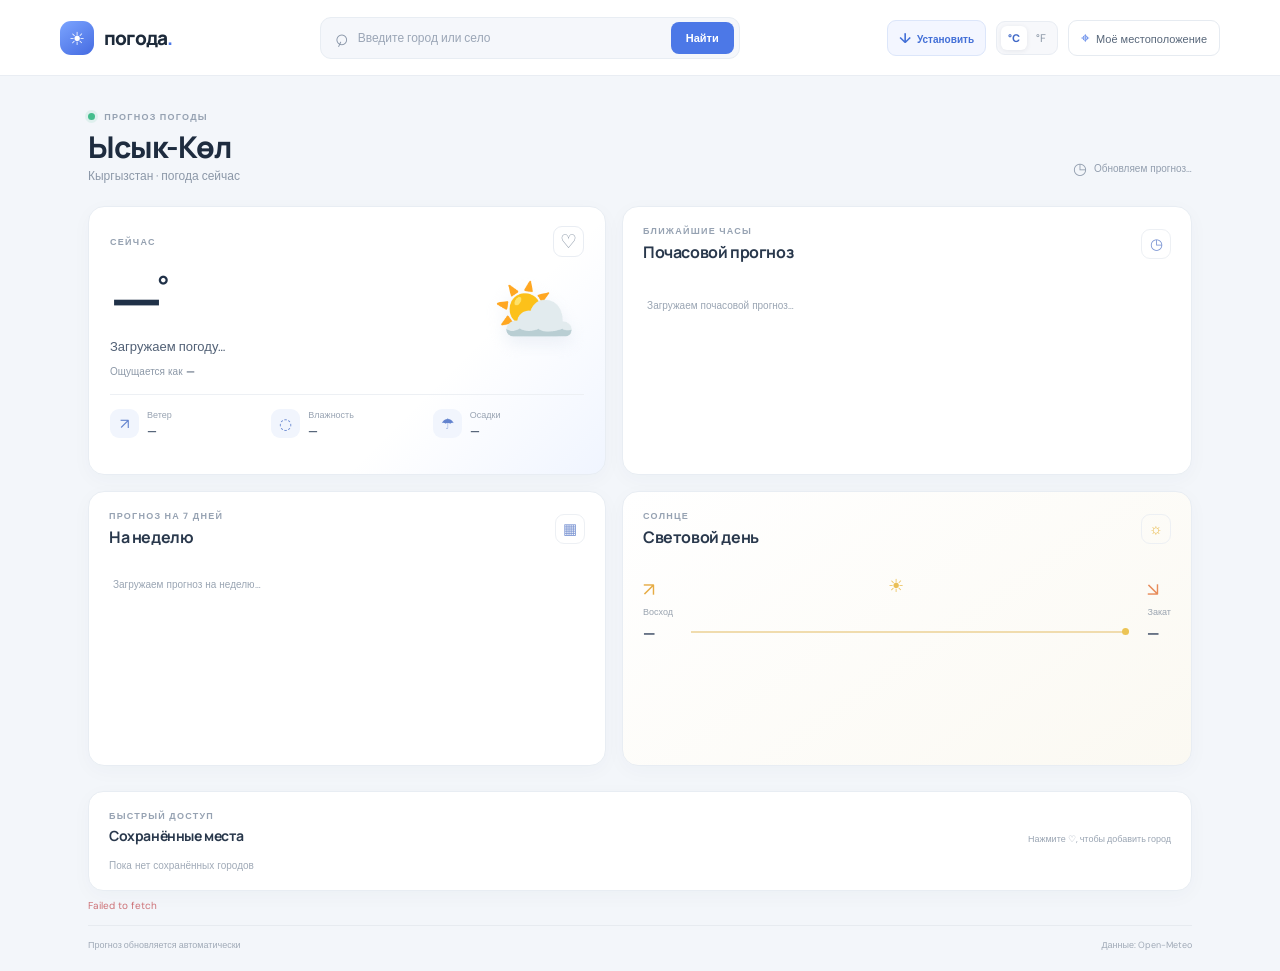
==== index.html @ 73b24980 "Refresh Issyk-Kul weather cache" ====
<!doctype html>
<html lang="ru">
<head>
  <meta charset="UTF-8">
  <meta name="viewport" content="width=device-width, initial-scale=1.0">
  <meta name="theme-color" content="#f4f7fb">
  <title>Погода — прогноз для вашего города</title>
  <link rel="manifest" href="./manifest.webmanifest">
  <link rel="icon" href="./icon.svg" type="image/svg+xml">
  <link rel="apple-touch-icon" href="./icon-192.png">
  <link rel="preconnect" href="https://fonts.googleapis.com">
  <link rel="preconnect" href="https://fonts.gstatic.com" crossorigin>
  <link href="https://fonts.googleapis.com/css2?family=DM+Sans:wght@400;500;600;700&family=Manrope:wght@400;500;600;700;800&display=swap" rel="stylesheet">
  <link rel="stylesheet" href="style.css">
  <script src="app.js?v=4" defer></script>
</head>
<body>
  <main class="page-shell">
    <header class="topbar">
      <a class="brand" href="#"><span class="brand-mark">☀</span><span>погода<span class="brand-dot">.</span></span></a>
      <form class="search" id="search-form">
        <span class="search-icon" aria-hidden="true">⌕</span>
        <input id="city-input" type="search" placeholder="Введите город или село" autocomplete="off" aria-label="Введите город или село">
        <button type="submit">Найти</button>
      </form>
      <div class="top-actions">
        <button class="install-button" id="install-button" type="button"><span>↓</span> Установить</button>
        <button class="unit-toggle" id="unit-toggle" type="button" aria-label="Переключить градусы Цельсия и Фаренгейта"><span class="unit-active">°C</span><span>°F</span></button>
        <button class="location-button" id="locate-button" type="button" aria-label="Найти погоду рядом с вами"><span>⌖</span> Моё местоположение</button>
      </div>
    </header>

    <div class="content">
      <div class="install-hint" id="install-hint" role="status" hidden></div>
      <section class="intro-row">
        <div><p class="eyebrow"><span class="live-dot"></span> ПРОГНОЗ ПОГОДЫ</p><h1 id="place-title">Ысык-Көл</h1><p class="subheading" id="place-subtitle">Кыргызстан · погода сейчас</p></div>
        <div class="updated"><span class="updated-icon">◷</span><span id="updated-label">Обновляем прогноз…</span></div>
      </section>

      <section class="dashboard-grid" aria-label="Текущая погода и прогноз">
        <article class="current-card">
          <div class="current-top"><span class="card-kicker">СЕЙЧАС</span><button class="favorite-button" id="favorite-button" type="button" aria-label="Сохранить город">♡</button></div>
          <div class="current-main"><div><div class="current-temp"><span id="current-temp">—</span><sup>°</sup></div><p class="condition" id="current-condition">Загружаем погоду…</p></div><div class="weather-art" id="current-icon" aria-hidden="true">⛅</div></div>
          <p class="feels-like">Ощущается как <strong id="feels-like">—</strong></p>
          <div class="current-divider"></div>
          <div class="metrics">
            <div class="metric"><span class="metric-icon">↗</span><div><small>Ветер</small><strong id="wind-value">—</strong></div></div>
            <div class="metric"><span class="metric-icon">◌</span><div><small>Влажность</small><strong id="humidity-value">—</strong></div></div>
            <div class="metric"><span class="metric-icon">☂</span><div><small>Осадки</small><strong id="rain-value">—</strong></div></div>
          </div>
        </article>

        <article class="forecast-card hourly-card">
          <div class="section-heading"><div><p class="eyebrow">БЛИЖАЙШИЕ ЧАСЫ</p><h2>Почасовой прогноз</h2></div><span class="heading-icon">◷</span></div>
          <div class="hourly-list" id="hourly-list"><div class="loading-state">Загружаем почасовой прогноз…</div></div>
        </article>

        <article class="forecast-card week-card">
          <div class="section-heading"><div><p class="eyebrow">ПРОГНОЗ НА 7 ДНЕЙ</p><h2>На неделю</h2></div><span class="heading-icon">▦</span></div>
          <div class="week-list" id="week-list"><div class="loading-state">Загружаем прогноз на неделю…</div></div>
        </article>

        <article class="sun-card">
          <div class="section-heading"><div><p class="eyebrow">СОЛНЦЕ</p><h2>Световой день</h2></div><span class="heading-icon sun-heading">☼</span></div>
          <div class="sun-times"><div><span class="sun-icon sunrise">↗</span><small>Восход</small><strong id="sunrise-time">—</strong></div><div class="sun-track"><span>☀</span></div><div><span class="sun-icon sunset">↘</span><small>Закат</small><strong id="sunset-time">—</strong></div></div>
        </article>
      </section>

      <section class="saved-section">
        <div class="saved-heading"><div><p class="eyebrow">БЫСТРЫЙ ДОСТУП</p><h2>Сохранённые места</h2></div><span class="saved-hint">Нажмите ♡, чтобы добавить город</span></div>
        <div class="saved-list" id="saved-list"><span class="empty-saved">Пока нет сохранённых городов</span></div>
      </section>
      <div class="status-line" id="status-line" role="status" aria-live="polite"></div>
      <footer><span>Прогноз обновляется автоматически</span><span>Данные: Open-Meteo</span></footer>
    </div>
  </main>
</body>
</html>
---- style.css ----
:root{font-family:"DM Sans",sans-serif;color:#1d2a3a;background:#f3f6fa;font-synthesis:none;text-rendering:optimizeLegibility;-webkit-font-smoothing:antialiased;--blue:#4d79e8;--ink:#1d2a3a;--muted:#8b97a8;--line:#e8edf3;--card:#fff}
*{box-sizing:border-box}html,body{margin:0;min-width:320px;min-height:100%;background:#f3f6fa}button,input{font:inherit}button{cursor:pointer}.page-shell{min-height:100vh}.topbar{height:76px;padding:0 max(28px,calc((100vw - 1160px)/2));display:flex;align-items:center;gap:30px;background:#fff;border-bottom:1px solid #e9edf3}.brand{display:flex;align-items:center;gap:10px;color:#1d2a3a;text-decoration:none;font:800 19px Manrope,sans-serif;letter-spacing:-.8px;white-space:nowrap}.brand-mark{width:34px;height:34px;border-radius:11px;display:grid;place-items:center;color:#fff;background:linear-gradient(145deg,#7ba4ff,#456be1);font-size:18px}.brand-dot{color:#4d79e8}.search{height:42px;width:min(420px,42vw);margin:auto;display:flex;align-items:center;gap:8px;padding:4px 5px 4px 13px;background:#f5f7fb;border:1px solid #e8edf3;border-radius:11px}.search-icon{font-size:23px;line-height:1;color:#8895a7;transform:rotate(-20deg)}.search input{min-width:0;flex:1;border:0;outline:0;background:transparent;color:#344258;font-size:12px}.search input::placeholder{color:#9ba6b6}.search button{height:32px;padding:0 15px;border:0;border-radius:8px;background:#4c78e7;color:#fff;font-size:11px;font-weight:600}.search button:hover{background:#3d68d5}.top-actions{display:flex;align-items:center;gap:10px}.unit-toggle{display:flex;align-items:center;gap:2px;padding:4px;border:1px solid #e9edf3;border-radius:9px;background:#f7f8fb;color:#8995a5;font-size:11px}.unit-toggle span{padding:5px 7px;border-radius:6px}.unit-toggle .unit-active{background:#fff;color:#3f68c7;box-shadow:0 1px 5px #24344a16;font-weight:700}.location-button{height:36px;padding:0 12px;border:1px solid #e6ebf1;border-radius:9px;background:#fff;color:#58677a;font-size:11px;white-space:nowrap}.location-button span{margin-right:4px;color:#4c78e7;font-size:15px}.location-button:hover{border-color:#afc3f4;color:#3e69d1}.content{max-width:1160px;margin:0 auto;padding:35px 28px 20px}.intro-row{display:flex;align-items:flex-end;justify-content:space-between;margin-bottom:22px}.eyebrow{margin:0;color:#96a2b2;font-size:9px;font-weight:700;letter-spacing:1.25px}.live-dot{display:inline-block;width:7px;height:7px;margin-right:6px;border-radius:50%;background:#45bd8d;box-shadow:0 0 0 3px #45bd8d1d}h1,h2,p{margin-top:0}.intro-row h1{margin:6px 0 3px;color:#1e2c3f;font:750 30px/1.2 Manrope,sans-serif;letter-spacing:-1px}.subheading{margin:0;color:#8c98a8;font-size:12px}.updated{display:flex;align-items:center;gap:7px;margin-bottom:5px;color:#929eae;font-size:10px}.updated-icon{font-size:16px}.dashboard-grid{display:grid;grid-template-columns:1fr 1.1fr;gap:16px}.current-card,.forecast-card,.sun-card{border:1px solid #e8edf3;border-radius:16px;background:var(--card);box-shadow:0 5px 20px #253a5208}.current-card{min-height:269px;padding:19px 21px 16px;background:linear-gradient(135deg,#fff 0%,#fff 67%,#f0f5ff 100%)}.current-top{display:flex;justify-content:space-between;align-items:center}.card-kicker{color:#94a0b0;font-size:9px;font-weight:700;letter-spacing:1.3px}.favorite-button{width:31px;height:31px;border:1px solid #e9edf3;border-radius:9px;background:#fff;color:#8996a6;font-size:19px;line-height:1}.favorite-button.active{border-color:#ffd9db;background:#fff5f5;color:#e76d72}.current-main{display:flex;align-items:center;justify-content:space-between;margin-top:8px}.current-temp{color:#203148;font:600 68px/.95 Manrope,sans-serif;letter-spacing:-5px}.current-temp sup{position:relative;top:-.24em;font-size:25px;letter-spacing:0}.condition{margin:8px 0 0;color:#526176;font-size:13px}.weather-art{width:100px;height:91px;display:grid;place-items:center;color:#f2bd58;font-size:68px;filter:drop-shadow(0 7px 8px #d7dfeb70)}.feels-like{margin:9px 0 16px;color:#8d99a8;font-size:10px}.feels-like strong{color:#58677a;font-weight:600}.current-divider{height:1px;background:#edf0f4}.metrics{display:grid;grid-template-columns:repeat(3,1fr);gap:10px;padding-top:14px}.metric{display:flex;align-items:center;gap:8px}.metric-icon{width:29px;height:29px;display:grid;place-items:center;border-radius:9px;background:#f1f5fd;color:#6383ce;font-size:15px}.metric small{display:block;color:#98a3b2;font-size:9px}.metric strong{display:block;margin-top:3px;color:#45566c;font-size:11px;font-weight:600}.forecast-card{padding:18px 20px}.hourly-card{min-height:269px}.section-heading{display:flex;align-items:center;justify-content:space-between}.section-heading h2,.saved-heading h2{margin:4px 0 0;color:#29384c;font:700 16px Manrope,sans-serif;letter-spacing:-.4px}.heading-icon{width:30px;height:30px;display:grid;place-items:center;border:1px solid #edf0f4;border-radius:9px;color:#7993d2;font-size:15px}.hourly-list{display:flex;gap:8px;margin-top:18px;padding:0 0 5px;overflow-x:auto;scrollbar-width:thin;scrollbar-color:#dfe5ee transparent}.hour-item{min-width:66px;flex:1;padding:10px 5px 8px;border:1px solid #edf0f4;border-radius:11px;background:#fbfcfe;text-align:center}.hour-item:first-child{border-color:#dce7ff;background:#f2f6ff}.hour-time{display:block;color:#8e9aab;font-size:9px}.hour-icon{display:block;margin:10px 0 8px;font-size:20px}.hour-temp{display:block;color:#3b4b60;font:700 13px Manrope,sans-serif}.hour-rain{display:block;min-height:11px;margin-top:6px;color:#6190df;font-size:8px}.week-card{grid-column:1/2;min-height:275px}.week-list{margin-top:12px}.day-row{display:grid;grid-template-columns:1.2fr 32px 1fr 54px;align-items:center;gap:8px;min-height:34px;border-bottom:1px solid #f0f2f5}.day-row:last-child{border:0}.day-name{color:#58677a;font-size:10px}.day-icon{text-align:center;font-size:15px}.day-summary{color:#96a1af;font-size:9px}.day-temps{display:flex;justify-content:flex-end;gap:9px;font-size:10px}.day-temps strong{color:#43536a}.day-temps span{color:#aab3bf}.sun-card{grid-column:2/3;min-height:275px;padding:18px 20px;background:linear-gradient(145deg,#fff,#fbf9f2)}.sun-heading{color:#e8b846}.sun-times{display:flex;align-items:center;justify-content:space-between;gap:10px;margin-top:27px}.sun-times>div:not(.sun-track){display:flex;flex-direction:column;align-items:flex-start;gap:4px}.sun-icon{font-size:19px}.sunrise{color:#e6ac44}.sunset{color:#e78b59}.sun-times small{color:#9aa4b0;font-size:9px}.sun-times strong{color:#435269;font:700 16px Manrope,sans-serif}.sun-track{position:relative;flex:1;height:68px;margin:0 8px 2px;border-bottom:2px solid #f0dcae;border-radius:70% 70% 0 0;transform:translateY(-10px)}.sun-track:after{position:absolute;right:0;bottom:-4px;width:7px;height:7px;border-radius:50%;background:#ecc455;content:""}.sun-track span{position:absolute;top:9px;left:45%;color:#eabf56;font-size:18px}.saved-section{margin-top:25px;padding:18px 20px;border:1px solid #e8edf3;border-radius:15px;background:#fff;box-shadow:0 5px 20px #253a5208}.saved-heading{display:flex;align-items:flex-end;justify-content:space-between}.saved-heading h2{font-size:14px}.saved-hint{color:#9aa5b3;font-size:9px}.saved-list{display:flex;flex-wrap:wrap;gap:8px;margin-top:14px}.saved-city{display:flex;align-items:center;gap:10px;padding:8px 11px;border:1px solid #e9edf3;border-radius:9px;background:#fbfcfe;color:#536277;font-size:10px}.saved-city:hover{border-color:#c9d7f5;background:#f5f8ff}.saved-city-temp{color:#34445b;font:700 12px Manrope,sans-serif}.saved-remove{border:0;background:transparent;color:#a4adba;font-size:14px}.saved-remove:hover{color:#d96e73}.empty-saved{color:#a0aab7;font-size:10px}.loading-state{padding:18px 4px;color:#9aa5b3;font-size:10px}.status-line{min-height:18px;padding-top:8px;color:#cd7277;font-size:10px}.status-line:empty{display:none}footer{display:flex;justify-content:space-between;margin-top:13px;padding-top:13px;border-top:1px solid #e7ebf0;color:#a0aab7;font-size:9px}
@media(max-width:820px){.topbar{height:auto;min-height:68px;padding:12px 18px;gap:14px;flex-wrap:wrap}.brand{font-size:17px}.search{order:3;width:100%;max-width:none;margin:0}.top-actions{margin-left:auto}.content{padding:25px 18px 18px}.dashboard-grid{grid-template-columns:1fr 1fr}.current-card{grid-column:1/2}.hourly-card{grid-column:2/3}.week-card{grid-column:1/2}.sun-card{grid-column:2/3}}
@media(max-width:560px){.intro-row{align-items:flex-start;gap:8px}.intro-row h1{font-size:25px}.updated{max-width:120px;text-align:right;font-size:9px}.dashboard-grid{grid-template-columns:1fr;gap:12px}.current-card,.hourly-card,.week-card,.sun-card{grid-column:1;min-height:unset}.current-card{padding:17px}.current-temp{font-size:62px}.hourly-card{padding:17px}.hour-item{min-width:61px}.week-card{padding:17px}.sun-card{padding:17px}.sun-times{margin-top:23px}.saved-section{margin-top:16px;padding:16px}.saved-hint{max-width:125px;text-align:right;line-height:1.4}.top-actions{gap:6px}.location-button{padding:0 8px;font-size:10px}footer{font-size:8px}}

.saved-city-open{padding:0;border:0;background:transparent;color:#536277;font:inherit}.saved-city-open:hover{color:#3d68d5}


.install-button{height:36px;padding:0 11px;border:1px solid #dce6fa;border-radius:9px;background:#f3f6ff;color:#426fd7;font-size:10px;font-weight:600;white-space:nowrap}.install-button span{margin-right:4px;font-size:14px}.install-button:hover{background:#e8efff}.install-hint{margin:-8px 0 18px;padding:12px 15px;border:1px solid #dce6fa;border-radius:10px;background:#f3f6ff;color:#526987;font-size:11px;line-height:1.5}.install-hint[hidden]{display:none}
@media(max-width:560px){.top-actions{gap:5px}.install-button{height:34px;padding:0 8px;font-size:9px}.location-button{padding:0 7px}}
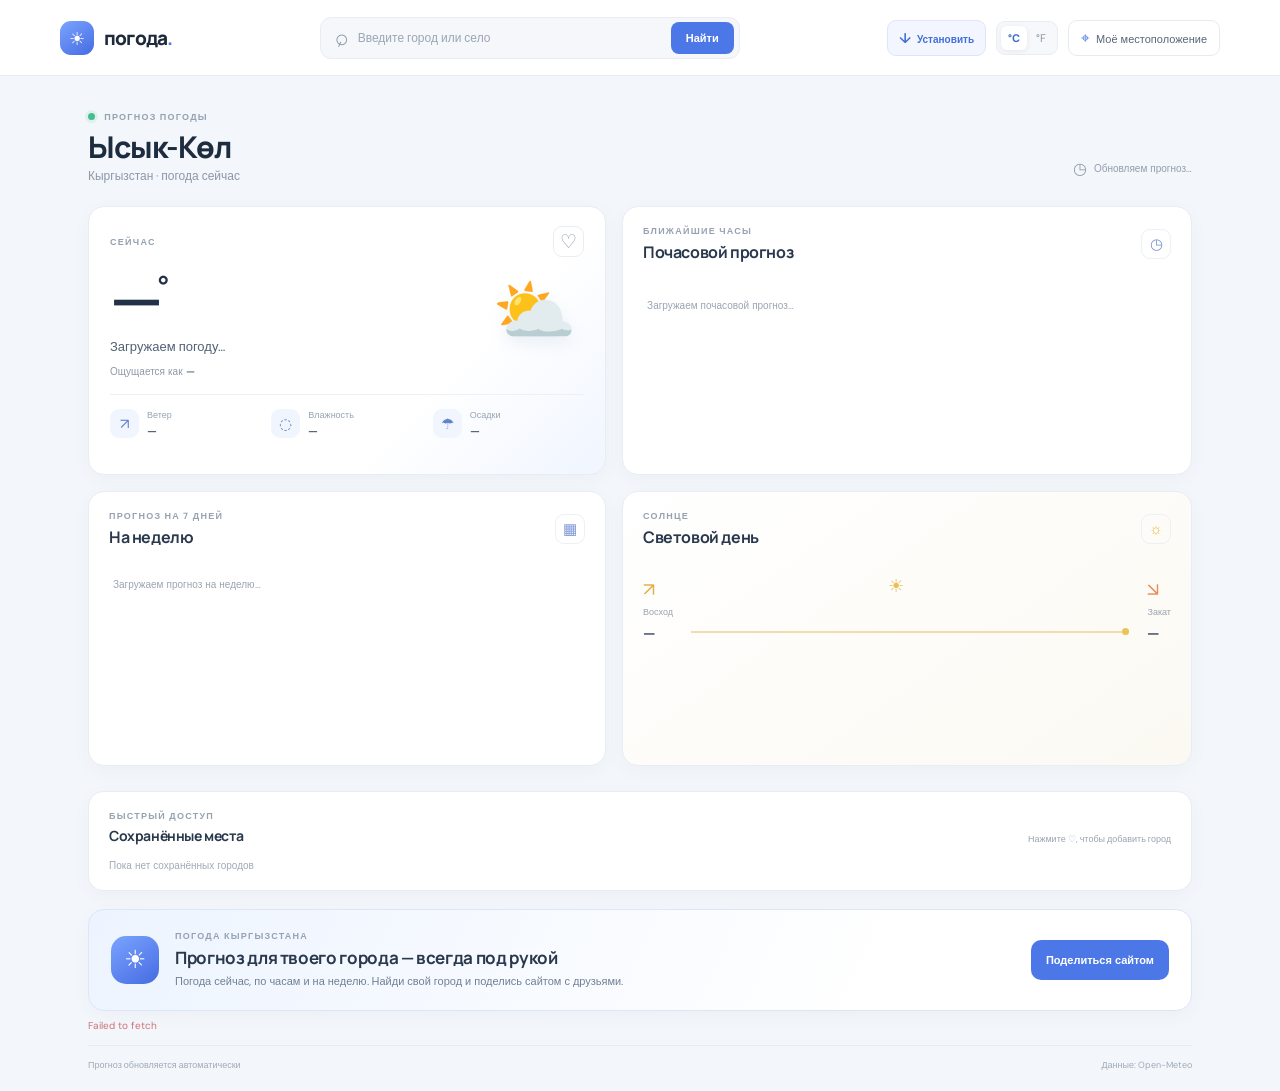
==== commit 0a12f62a: "Add weather site promotion and sharing" ====
--- a/index.html
+++ b/index.html
@@ -4,6 +4,11 @@
   <meta charset="UTF-8">
   <meta name="viewport" content="width=device-width, initial-scale=1.0">
   <meta name="theme-color" content="#f4f7fb">
+  <meta name="description" content="Узнай погоду в городах Кыргызстана: прогноз на сегодня, почасовая погода, неделя, ветер и осадки.">
+  <meta property="og:type" content="website">
+  <meta property="og:title" content="Погода Кыргызстана — прогноз для вашего города">
+  <meta property="og:description" content="Точный прогноз погоды по часам и на неделю. Найди свой город и поделись сайтом с друзьями.">
+  <meta property="og:url" content="https://abaiarturov6-oss.github.io/pogoda/">
   <title>Погода — прогноз для вашего города</title>
   <link rel="manifest" href="./manifest.webmanifest">
   <link rel="icon" href="./icon.svg" type="image/svg+xml">
@@ -11,8 +16,8 @@
   <link rel="preconnect" href="https://fonts.googleapis.com">
   <link rel="preconnect" href="https://fonts.gstatic.com" crossorigin>
   <link href="https://fonts.googleapis.com/css2?family=DM+Sans:wght@400;500;600;700&family=Manrope:wght@400;500;600;700;800&display=swap" rel="stylesheet">
-  <link rel="stylesheet" href="style.css">
-  <script src="app.js?v=4" defer></script>
+  <link rel="stylesheet" href="style.css?v=5">
+  <script src="app.js?v=6" defer></script>
 </head>
 <body>
   <main class="page-shell">
@@ -70,6 +75,15 @@
         <div class="saved-heading"><div><p class="eyebrow">БЫСТРЫЙ ДОСТУП</p><h2>Сохранённые места</h2></div><span class="saved-hint">Нажмите ♡, чтобы добавить город</span></div>
         <div class="saved-list" id="saved-list"><span class="empty-saved">Пока нет сохранённых городов</span></div>
       </section>
+      <section class="promo-banner" aria-label="Поделитесь сайтом о погоде">
+        <div class="promo-mark" aria-hidden="true">☀</div>
+        <div class="promo-copy">
+          <p class="eyebrow">ПОГОДА КЫРГЫЗСТАНА</p>
+          <h2>Прогноз для твоего города — всегда под рукой</h2>
+          <p>Погода сейчас, по часам и на неделю. Найди свой город и поделись сайтом с друзьями.</p>
+        </div>
+        <button class="promo-share" id="promo-share-button" type="button">Поделиться сайтом</button>
+      </section>
       <div class="status-line" id="status-line" role="status" aria-live="polite"></div>
       <footer><span>Прогноз обновляется автоматически</span><span>Данные: Open-Meteo</span></footer>
     </div>
--- a/style.css
+++ b/style.css
@@ -8,4 +8,13 @@
 
 .install-button{height:36px;padding:0 11px;border:1px solid #dce6fa;border-radius:9px;background:#f3f6ff;color:#426fd7;font-size:10px;font-weight:600;white-space:nowrap}.install-button span{margin-right:4px;font-size:14px}.install-button:hover{background:#e8efff}.install-hint{margin:-8px 0 18px;padding:12px 15px;border:1px solid #dce6fa;border-radius:10px;background:#f3f6ff;color:#526987;font-size:11px;line-height:1.5}.install-hint[hidden]{display:none}
 @media(max-width:560px){.top-actions{gap:5px}.install-button{height:34px;padding:0 8px;font-size:9px}.location-button{padding:0 7px}}
+
+@media(max-width:560px){.dashboard-grid{grid-template-columns:minmax(0,1fr)}.dashboard-grid>*{min-width:0}.hourly-list{min-width:0}.day-row{grid-template-columns:minmax(0,1fr) 28px minmax(0,1.2fr) auto;gap:4px}.day-summary{white-space:normal}}
+
+/* Адаптация под телефоны: правила используют классы текущей разметки сайта. */
+@media(max-width:600px){.content{padding:16px 12px 14px}.topbar{padding:12px;gap:10px}.top-actions{gap:6px;flex-wrap:wrap;justify-content:flex-end}.location-button{white-space:normal}.dashboard-grid{grid-template-columns:minmax(0,1fr)}.dashboard-grid>*{grid-column:1/-1;min-width:0;width:100%}.current-card,.forecast-card,.sun-card{width:100%;max-width:100%;margin-bottom:0}.current-card{padding:15px}.forecast-card,.sun-card{padding:15px}.current-temp{font-size:52px}.hourly-list{min-width:0;overflow-x:auto;padding-bottom:10px}.hour-item{flex:0 0 65px;min-width:65px}.week-list{width:100%}.day-row{width:100%;grid-template-columns:minmax(0,1fr) 28px minmax(0,1.2fr) auto;gap:4px}.day-summary{white-space:normal}.saved-section{padding:15px}.saved-heading{align-items:flex-start;gap:8px;flex-wrap:wrap}.saved-hint{white-space:normal}.sun-card{padding:15px}footer{gap:8px;flex-wrap:wrap}}
+@media(max-width:360px){html,body{min-width:0}.content{padding:12px 8px}.current-temp{font-size:44px}.day-row{font-size:11px}.forecast-card,.sun-card{padding:12px}}
+html,body{min-width:0}
+.promo-banner{display:flex;align-items:center;gap:16px;margin-top:18px;padding:20px 22px;border:1px solid #dbe6fb;border-radius:16px;background:linear-gradient(115deg,#edf4ff,#fff 72%);box-shadow:0 5px 20px #253a5208}.promo-mark{width:48px;height:48px;flex:0 0 48px;display:grid;place-items:center;border-radius:15px;background:linear-gradient(145deg,#7ba4ff,#456be1);color:#fff;font-size:25px}.promo-copy{flex:1;min-width:0}.promo-copy h2{margin:5px 0;color:#29384c;font:700 17px/1.25 Manrope,sans-serif;letter-spacing:-.35px}.promo-copy>p:last-child{margin:0;color:#718096;font-size:11px;line-height:1.5}.promo-share{min-height:40px;padding:0 15px;border:0;border-radius:10px;background:#4c78e7;color:#fff;font-size:11px;font-weight:700;white-space:nowrap}.promo-share:hover{background:#3d68d5}
+@media(max-width:600px){.promo-banner{align-items:flex-start;gap:11px;flex-wrap:wrap;margin-top:14px;padding:15px}.promo-mark{width:40px;height:40px;flex-basis:40px;font-size:21px}.promo-copy{flex:1 1 calc(100% - 52px)}.promo-copy h2{font-size:15px}.promo-copy>p:last-child{font-size:10px}.promo-share{width:100%;min-height:42px}}
 
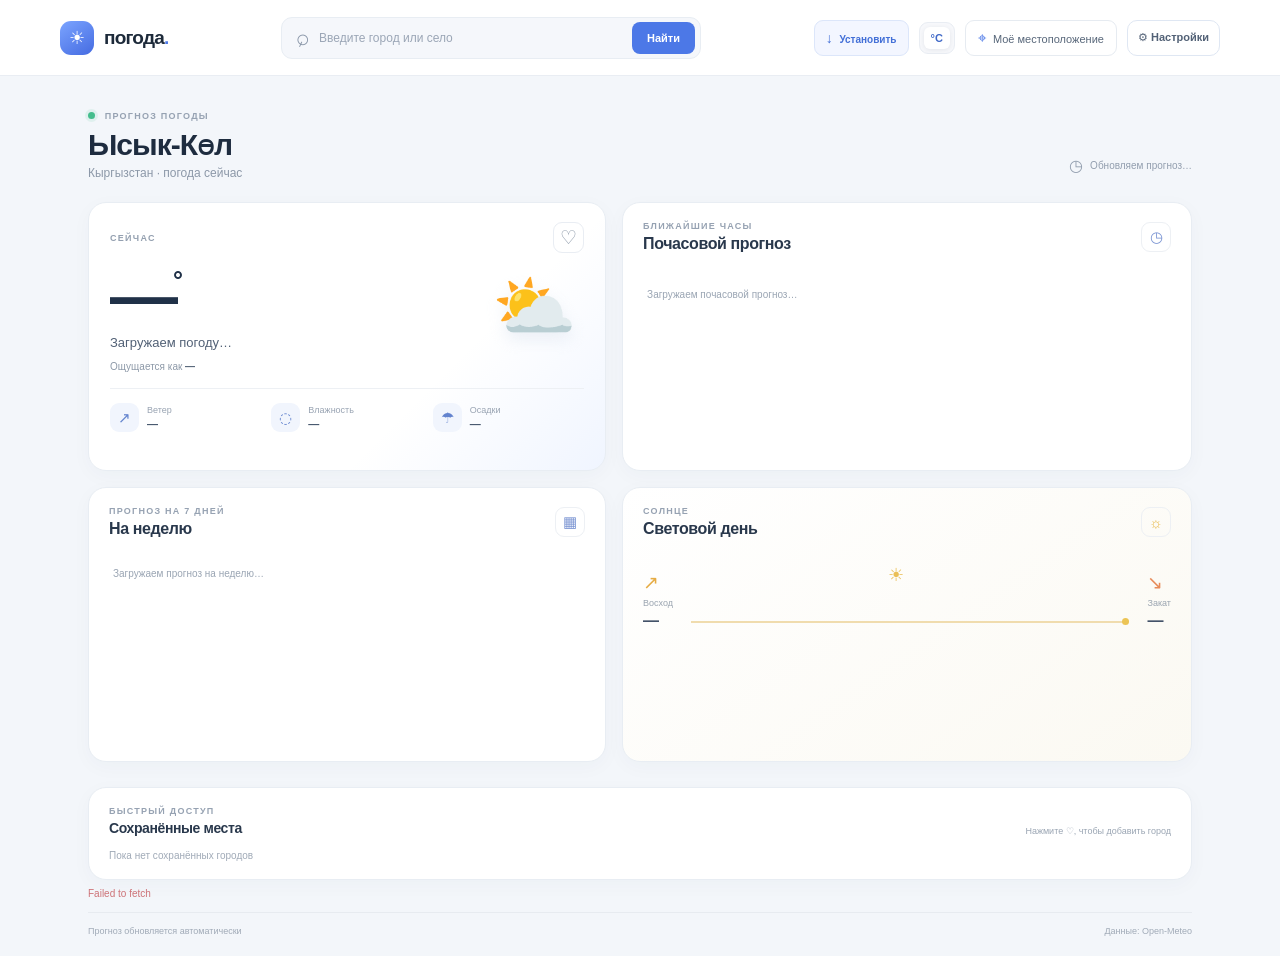
==== commit b2c118c4: "Обновление сайта погоды и мобильной версии Обновлены настройки, геолокация и уведомления. Добавлена " ====
--- a/index.html
+++ b/index.html
@@ -4,20 +4,19 @@
   <meta charset="UTF-8">
   <meta name="viewport" content="width=device-width, initial-scale=1.0">
   <meta name="theme-color" content="#f4f7fb">
+  <link rel="manifest" href="./manifest.webmanifest">
+  <link rel="icon" href="./icon.svg" type="image/svg+xml">
+  <link rel="apple-touch-icon" href="./icon-192.png">
+  <link rel="stylesheet" href="style.css?v=15">
+  <script src="app.js?v=17" defer></script>
   <meta name="description" content="Узнай погоду в городах Кыргызстана: прогноз на сегодня, почасовая погода, неделя, ветер и осадки.">
   <meta property="og:type" content="website">
   <meta property="og:title" content="Погода Кыргызстана — прогноз для вашего города">
   <meta property="og:description" content="Точный прогноз погоды по часам и на неделю. Найди свой город и поделись сайтом с друзьями.">
   <meta property="og:url" content="https://abaiarturov6-oss.github.io/pogoda/">
   <title>Погода — прогноз для вашего города</title>
-  <link rel="manifest" href="./manifest.webmanifest">
-  <link rel="icon" href="./icon.svg" type="image/svg+xml">
-  <link rel="apple-touch-icon" href="./icon-192.png">
-  <link rel="preconnect" href="https://fonts.googleapis.com">
-  <link rel="preconnect" href="https://fonts.gstatic.com" crossorigin>
-  <link href="https://fonts.googleapis.com/css2?family=DM+Sans:wght@400;500;600;700&family=Manrope:wght@400;500;600;700;800&display=swap" rel="stylesheet">
-  <link rel="stylesheet" href="style.css?v=5">
-  <script src="app.js?v=6" defer></script>
+
+
 </head>
 <body>
   <main class="page-shell">
@@ -30,13 +29,16 @@
       </form>
       <div class="top-actions">
         <button class="install-button" id="install-button" type="button"><span>↓</span> Установить</button>
-        <button class="unit-toggle" id="unit-toggle" type="button" aria-label="Переключить градусы Цельсия и Фаренгейта"><span class="unit-active">°C</span><span>°F</span></button>
+
+        <button class="unit-toggle" id="unit-toggle" type="button" aria-label="Переключить градусы Цельсия и Фаренгейта"><span class="unit-active">°C</span></button>
         <button class="location-button" id="locate-button" type="button" aria-label="Найти погоду рядом с вами"><span>⌖</span> Моё местоположение</button>
+        <button class="settings-open" id="settings-open" type="button" aria-haspopup="dialog" aria-controls="settings-dialog" aria-label="Открыть настройки">⚙ Настройки</button>
       </div>
     </header>
 
     <div class="content">
       <div class="install-hint" id="install-hint" role="status" hidden></div>
+
       <section class="intro-row">
         <div><p class="eyebrow"><span class="live-dot"></span> ПРОГНОЗ ПОГОДЫ</p><h1 id="place-title">Ысык-Көл</h1><p class="subheading" id="place-subtitle">Кыргызстан · погода сейчас</p></div>
         <div class="updated"><span class="updated-icon">◷</span><span id="updated-label">Обновляем прогноз…</span></div>
@@ -75,18 +77,37 @@
         <div class="saved-heading"><div><p class="eyebrow">БЫСТРЫЙ ДОСТУП</p><h2>Сохранённые места</h2></div><span class="saved-hint">Нажмите ♡, чтобы добавить город</span></div>
         <div class="saved-list" id="saved-list"><span class="empty-saved">Пока нет сохранённых городов</span></div>
       </section>
-      <section class="promo-banner" aria-label="Поделитесь сайтом о погоде">
-        <div class="promo-mark" aria-hidden="true">☀</div>
-        <div class="promo-copy">
-          <p class="eyebrow">ПОГОДА КЫРГЫЗСТАНА</p>
-          <h2>Прогноз для твоего города — всегда под рукой</h2>
-          <p>Погода сейчас, по часам и на неделю. Найди свой город и поделись сайтом с друзьями.</p>
-        </div>
-        <button class="promo-share" id="promo-share-button" type="button">Поделиться сайтом</button>
-      </section>
+
       <div class="status-line" id="status-line" role="status" aria-live="polite"></div>
       <footer><span>Прогноз обновляется автоматически</span><span>Данные: Open-Meteo</span></footer>
     </div>
   </main>
+
+  <dialog class="settings-dialog" id="settings-dialog" aria-labelledby="settings-title">
+    <div class="settings-heading">
+      <div><p class="eyebrow">ПЕРСОНАЛИЗАЦИЯ</p><h2 id="settings-title">Настройки</h2></div>
+      <button class="settings-close" id="settings-close" type="button" aria-label="Закрыть настройки">×</button>
+    </div>
+    <section class="settings-notifications" aria-labelledby="notifications-title">
+      <div class="settings-notifications-heading">
+        <h3 id="notifications-title">Уведомления о погоде</h3>
+        <button class="notifications-toggle" id="notifications-toggle" type="button" aria-pressed="false">Включить</button>
+      </div>
+      <p id="notifications-status" role="status" aria-live="polite">Сообщим о дожде, снеге или грозе в ближайшие 6 часов, пока сайт открыт.</p>
+    </section>
+    <fieldset class="notification-settings" aria-label="Какие погодные события отслеживать">
+      <legend>Уведомлять о погоде:</legend>
+      <label><input id="notify-rain" type="checkbox" checked> Дожде</label>
+      <label><input id="notify-snow" type="checkbox" checked> Снеге</label>
+      <label><input id="notify-storm" type="checkbox" checked> Грозе</label>
+    </fieldset>
+    <fieldset class="location-settings">
+      <legend>Местоположение</legend>
+      <label><input id="auto-location-toggle" type="checkbox" checked> Определять автоматически при открытии сайта</label>
+      <p>Если выключить, сайт покажет прогноз для района Ысык-Көл. Местоположение можно найти кнопкой вверху.</p>
+    </fieldset>
+    <p class="settings-note">Выбранные события сохраняются на этом устройстве.</p>
+  </dialog>
+
 </body>
 </html>
--- a/style.css
+++ b/style.css
@@ -4,7 +4,7 @@
 @media(max-width:560px){.intro-row{align-items:flex-start;gap:8px}.intro-row h1{font-size:25px}.updated{max-width:120px;text-align:right;font-size:9px}.dashboard-grid{grid-template-columns:1fr;gap:12px}.current-card,.hourly-card,.week-card,.sun-card{grid-column:1;min-height:unset}.current-card{padding:17px}.current-temp{font-size:62px}.hourly-card{padding:17px}.hour-item{min-width:61px}.week-card{padding:17px}.sun-card{padding:17px}.sun-times{margin-top:23px}.saved-section{margin-top:16px;padding:16px}.saved-hint{max-width:125px;text-align:right;line-height:1.4}.top-actions{gap:6px}.location-button{padding:0 8px;font-size:10px}footer{font-size:8px}}
 
 .saved-city-open{padding:0;border:0;background:transparent;color:#536277;font:inherit}.saved-city-open:hover{color:#3d68d5}
-
+
 
 .install-button{height:36px;padding:0 11px;border:1px solid #dce6fa;border-radius:9px;background:#f3f6ff;color:#426fd7;font-size:10px;font-weight:600;white-space:nowrap}.install-button span{margin-right:4px;font-size:14px}.install-button:hover{background:#e8efff}.install-hint{margin:-8px 0 18px;padding:12px 15px;border:1px solid #dce6fa;border-radius:10px;background:#f3f6ff;color:#526987;font-size:11px;line-height:1.5}.install-hint[hidden]{display:none}
 @media(max-width:560px){.top-actions{gap:5px}.install-button{height:34px;padding:0 8px;font-size:9px}.location-button{padding:0 7px}}
@@ -17,4 +17,96 @@
 html,body{min-width:0}
 .promo-banner{display:flex;align-items:center;gap:16px;margin-top:18px;padding:20px 22px;border:1px solid #dbe6fb;border-radius:16px;background:linear-gradient(115deg,#edf4ff,#fff 72%);box-shadow:0 5px 20px #253a5208}.promo-mark{width:48px;height:48px;flex:0 0 48px;display:grid;place-items:center;border-radius:15px;background:linear-gradient(145deg,#7ba4ff,#456be1);color:#fff;font-size:25px}.promo-copy{flex:1;min-width:0}.promo-copy h2{margin:5px 0;color:#29384c;font:700 17px/1.25 Manrope,sans-serif;letter-spacing:-.35px}.promo-copy>p:last-child{margin:0;color:#718096;font-size:11px;line-height:1.5}.promo-share{min-height:40px;padding:0 15px;border:0;border-radius:10px;background:#4c78e7;color:#fff;font-size:11px;font-weight:700;white-space:nowrap}.promo-share:hover{background:#3d68d5}
 @media(max-width:600px){.promo-banner{align-items:flex-start;gap:11px;flex-wrap:wrap;margin-top:14px;padding:15px}.promo-mark{width:40px;height:40px;flex-basis:40px;font-size:21px}.promo-copy{flex:1 1 calc(100% - 52px)}.promo-copy h2{font-size:15px}.promo-copy>p:last-child{font-size:10px}.promo-share{width:100%;min-height:42px}}
-
+
+button,input{transition:border-color .18s ease,background-color .18s ease,box-shadow .18s ease}
+:focus-visible{outline:3px solid #91aff7;outline-offset:3px}
+.current-card,.forecast-card,.sun-card,.saved-section{border-radius:18px}
+.dashboard-grid>*{min-width:0}
+.hourly-list{min-width:0}
+@media(min-width:601px) and (max-width:820px){.dashboard-grid{grid-template-columns:repeat(2,minmax(0,1fr))}}
+@media(min-width:821px){.dashboard-grid{grid-template-columns:minmax(0,1fr) minmax(0,1.1fr)}}
+@media(hover:hover){
+  .current-card,.forecast-card,.sun-card,.saved-section{transition:box-shadow .2s ease,transform .2s ease}
+  .current-card:hover,.forecast-card:hover,.sun-card:hover,.saved-section:hover{transform:translateY(-2px);box-shadow:0 10px 28px #253a5212}
+}
+@media(max-width:600px){
+  .topbar{padding: max(12px,env(safe-area-inset-top)) 16px 12px}
+  .content{padding:20px 14px calc(18px + env(safe-area-inset-bottom))}
+  .intro-row{margin-bottom:16px}
+  .updated{max-width:none}
+  .intro-row h1{font-size:clamp(23px,6.5vw,29px);overflow-wrap:anywhere}
+  .current-card,.forecast-card,.sun-card,.saved-section{border-radius:18px}
+  .current-card{padding:19px}
+  .forecast-card,.sun-card{padding:18px}
+  .current-temp{font-size:clamp(58px,16vw,72px)}
+  .weather-art{width:88px;font-size:62px}
+  .metrics{gap:7px}
+  .metric{gap:6px}
+  .metric small{font-size:10px}
+  .metric strong{font-size:12px}
+  .section-heading h2{font-size:18px}
+  .hourly-list{gap:9px;padding:2px 2px 12px;scroll-snap-type:x mandatory;overscroll-behavior-x:contain}
+  .hour-item{flex:0 0 72px;min-width:72px;min-height:112px;padding:12px 6px 9px;scroll-snap-align:start}
+  .hour-time{font-size:10px}
+  .hour-icon{font-size:22px}
+  .hour-temp{font-size:14px}
+  .day-row{min-height:42px;grid-template-columns:minmax(0,1fr) 28px minmax(0,1.2fr) auto;gap:5px}
+  .day-name{font-size:11px}
+  .day-icon{font-size:17px}
+  .day-summary{font-size:10px}
+  .day-temps{gap:7px;font-size:11px}
+  .favorite-button{width:42px;height:42px}
+  .install-button,.location-button{min-height:44px}
+  .unit-toggle{min-height:44px}
+  .unit-toggle span{padding:7px}
+  .search{min-height:46px}
+  .search button{height:38px}
+  .saved-section{padding:18px}
+  .saved-city{min-height:40px;font-size:11px}
+  .saved-hint{font-size:10px}
+  footer{font-size:9px;line-height:1.5}
+}
+@media(max-width:360px){
+  .topbar{padding-right:10px;padding-left:10px}
+  .content{padding-right:10px;padding-left:10px}
+  .current-card{padding:16px}
+  .forecast-card,.sun-card{padding:15px}
+  .metric{gap:4px}
+  .metric-icon{width:26px;height:26px}
+  .day-row{grid-template-columns:minmax(0,1fr) 24px minmax(0,1.1fr) auto;gap:3px}
+}
+@media(prefers-reduced-motion:reduce){
+  *,*::before,*::after{scroll-behavior:auto!important;transition:none!important}
+}
+.download-card{display:flex;align-items:center;justify-content:space-between;gap:14px;margin-top:14px;padding:16px 19px;border:1px solid #dfe8f8;border-radius:16px;background:linear-gradient(110deg,#f3f7ff,#fff 75%)}
+.download-card strong,.download-card span{display:block}
+.download-card strong{color:#29384c;font:700 14px Manrope,sans-serif}
+.download-card span{margin-top:4px;color:#718096;font-size:10px}
+.download-button{display:inline-flex;min-height:42px;align-items:center;justify-content:center;padding:0 16px;border-radius:10px;background:#4c78e7;color:#fff;text-decoration:none;font-size:11px;font-weight:700;white-space:nowrap}
+.download-button:hover{background:#3d68d5}
+.settings-notifications{margin-bottom:20px;padding:0 0 18px;border-bottom:1px solid #e6ecf5}
+.settings-notifications-heading{display:flex;align-items:center;justify-content:space-between;gap:12px}
+.settings-notifications h3{margin:0;color:#29384c;font:700 14px Manrope,sans-serif}
+.settings-notifications>p{margin:8px 0 0;color:#718096;font-size:10px;line-height:1.5}
+.notification-settings{display:flex;flex-wrap:wrap;align-items:center;gap:12px 16px;margin:0;padding:0;border:0}
+.notification-settings legend{width:100%;padding:0;color:#718096;font-size:11px;font-weight:600}
+.notification-settings label{display:inline-flex;align-items:center;gap:6px;color:#526176;font-size:11px;cursor:pointer}
+.notification-settings input{width:15px;height:15px;margin:0;accent-color:#4c78e7}
+.location-settings{display:grid;gap:9px;margin:20px 0 0;padding:16px 0 0;border:0;border-top:1px solid #e6ecf5}
+.location-settings legend{padding:0 0 2px;color:#718096;font-size:11px;font-weight:600}
+.location-settings label{display:flex;align-items:flex-start;gap:8px;color:#526176;font-size:11px;line-height:1.5;cursor:pointer}
+.location-settings input{width:15px;height:15px;flex:0 0 15px;margin:1px 0 0;accent-color:#4c78e7}
+.location-settings p{margin:0;color:#8995a5;font-size:10px;line-height:1.5}
+.notifications-toggle{min-height:42px;padding:0 16px;border:0;border-radius:10px;background:#4c78e7;color:#fff;font-size:11px;font-weight:700;white-space:nowrap;cursor:pointer}
+.notifications-toggle:hover{background:#3d68d5}
+.notifications-toggle[aria-pressed="true"]{border:1px solid #dce6fa;background:#f3f6ff;color:#426fd7}
+.settings-open{min-height:42px;padding:0 13px;border:1px solid #dfe7f3;border-radius:10px;background:#fff;color:#526176;font-size:11px;font-weight:600;white-space:nowrap}
+.settings-open:hover{border-color:#afc3f4;color:#3e69d1}
+.top-actions .settings-open{width:auto;min-height:36px;padding:0 10px}
+.settings-dialog{width:min(420px,calc(100% - 32px));padding:22px;border:1px solid #e2e8f1;border-radius:18px;background:#fff;color:#1d2a3a;box-shadow:0 18px 70px #1d2a3a30}
+.settings-dialog::backdrop{background:#1b2b4280;backdrop-filter:blur(2px)}
+.settings-heading{display:flex;align-items:flex-start;justify-content:space-between;margin-bottom:22px}
+.settings-heading h2{margin:5px 0 0;color:#29384c;font:700 20px Manrope,sans-serif}
+.settings-close{width:34px;height:34px;border:1px solid #e8edf3;border-radius:9px;background:#f8faff;color:#6b788b;font-size:22px;line-height:1}
+.settings-note{margin:18px 0 0;color:#8995a5;font-size:11px;line-height:1.5}
+@media(max-width:600px){.settings-notifications-heading{align-items:flex-start;flex-direction:column}.notifications-toggle{min-height:40px}.top-actions .settings-open{min-height:36px;padding:0 8px;font-size:10px}.notification-settings{gap:12px 14px}}
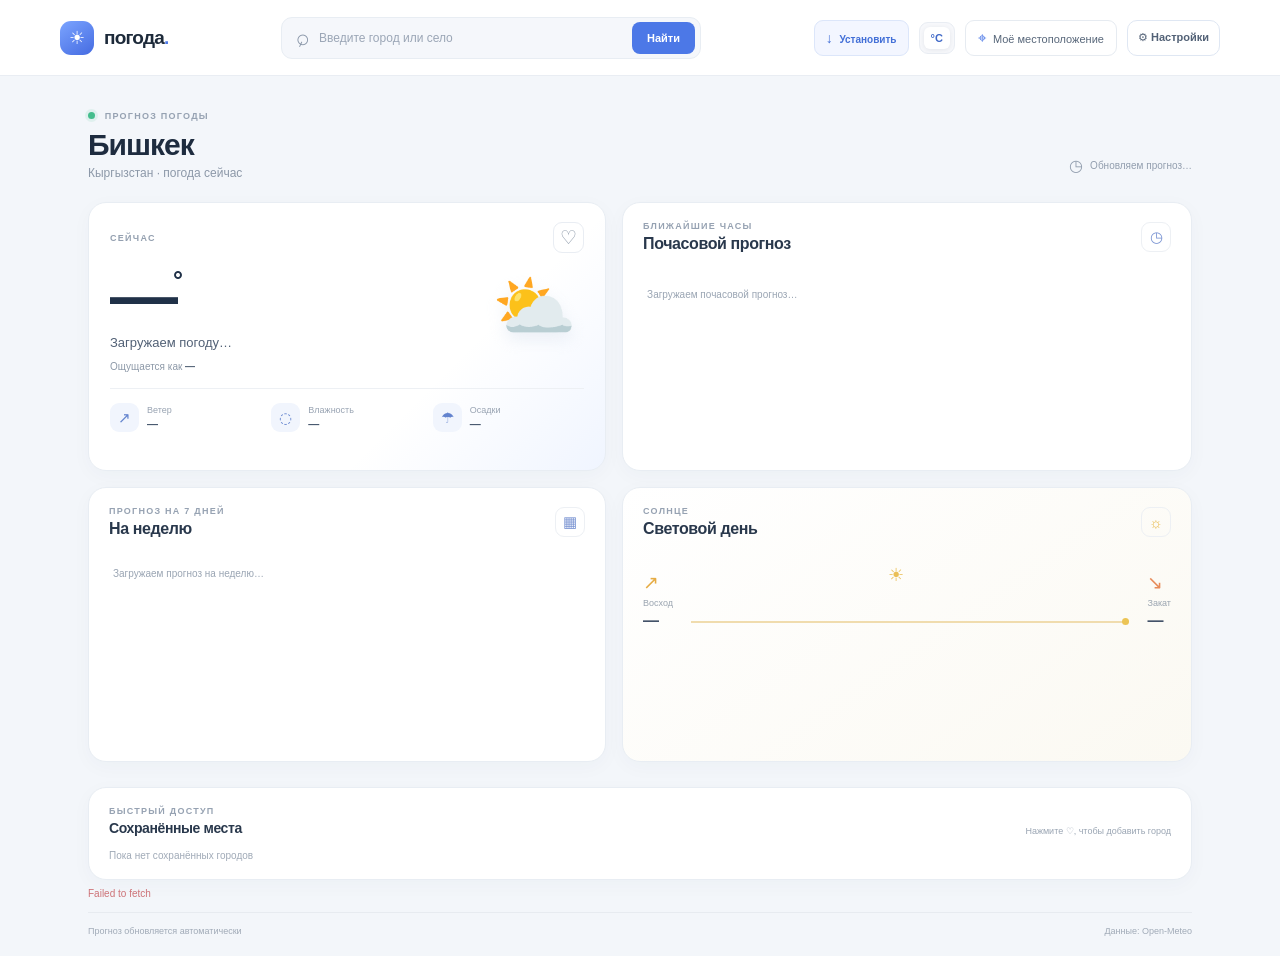
==== commit 0d6ddd0e: "Исправить загрузку погоды в мобильной версии Бишкек выбран городом по умолчанию, поиск других городо" ====
--- a/index.html
+++ b/index.html
@@ -8,7 +8,7 @@
   <link rel="icon" href="./icon.svg" type="image/svg+xml">
   <link rel="apple-touch-icon" href="./icon-192.png">
   <link rel="stylesheet" href="style.css?v=15">
-  <script src="app.js?v=17" defer></script>
+  <script src="app.js?v=18" defer></script>
   <meta name="description" content="Узнай погоду в городах Кыргызстана: прогноз на сегодня, почасовая погода, неделя, ветер и осадки.">
   <meta property="og:type" content="website">
   <meta property="og:title" content="Погода Кыргызстана — прогноз для вашего города">
@@ -40,7 +40,7 @@
       <div class="install-hint" id="install-hint" role="status" hidden></div>
 
       <section class="intro-row">
-        <div><p class="eyebrow"><span class="live-dot"></span> ПРОГНОЗ ПОГОДЫ</p><h1 id="place-title">Ысык-Көл</h1><p class="subheading" id="place-subtitle">Кыргызстан · погода сейчас</p></div>
+        <div><p class="eyebrow"><span class="live-dot"></span> ПРОГНОЗ ПОГОДЫ</p><h1 id="place-title">Бишкек</h1><p class="subheading" id="place-subtitle">Кыргызстан · погода сейчас</p></div>
         <div class="updated"><span class="updated-icon">◷</span><span id="updated-label">Обновляем прогноз…</span></div>
       </section>
 
@@ -104,7 +104,7 @@
     <fieldset class="location-settings">
       <legend>Местоположение</legend>
       <label><input id="auto-location-toggle" type="checkbox" checked> Определять автоматически при открытии сайта</label>
-      <p>Если выключить, сайт покажет прогноз для района Ысык-Көл. Местоположение можно найти кнопкой вверху.</p>
+      <p>Если выключить, сайт покажет прогноз для Бишкека. Другой город можно выбрать через поиск.</p>
     </fieldset>
     <p class="settings-note">Выбранные события сохраняются на этом устройстве.</p>
   </dialog>
